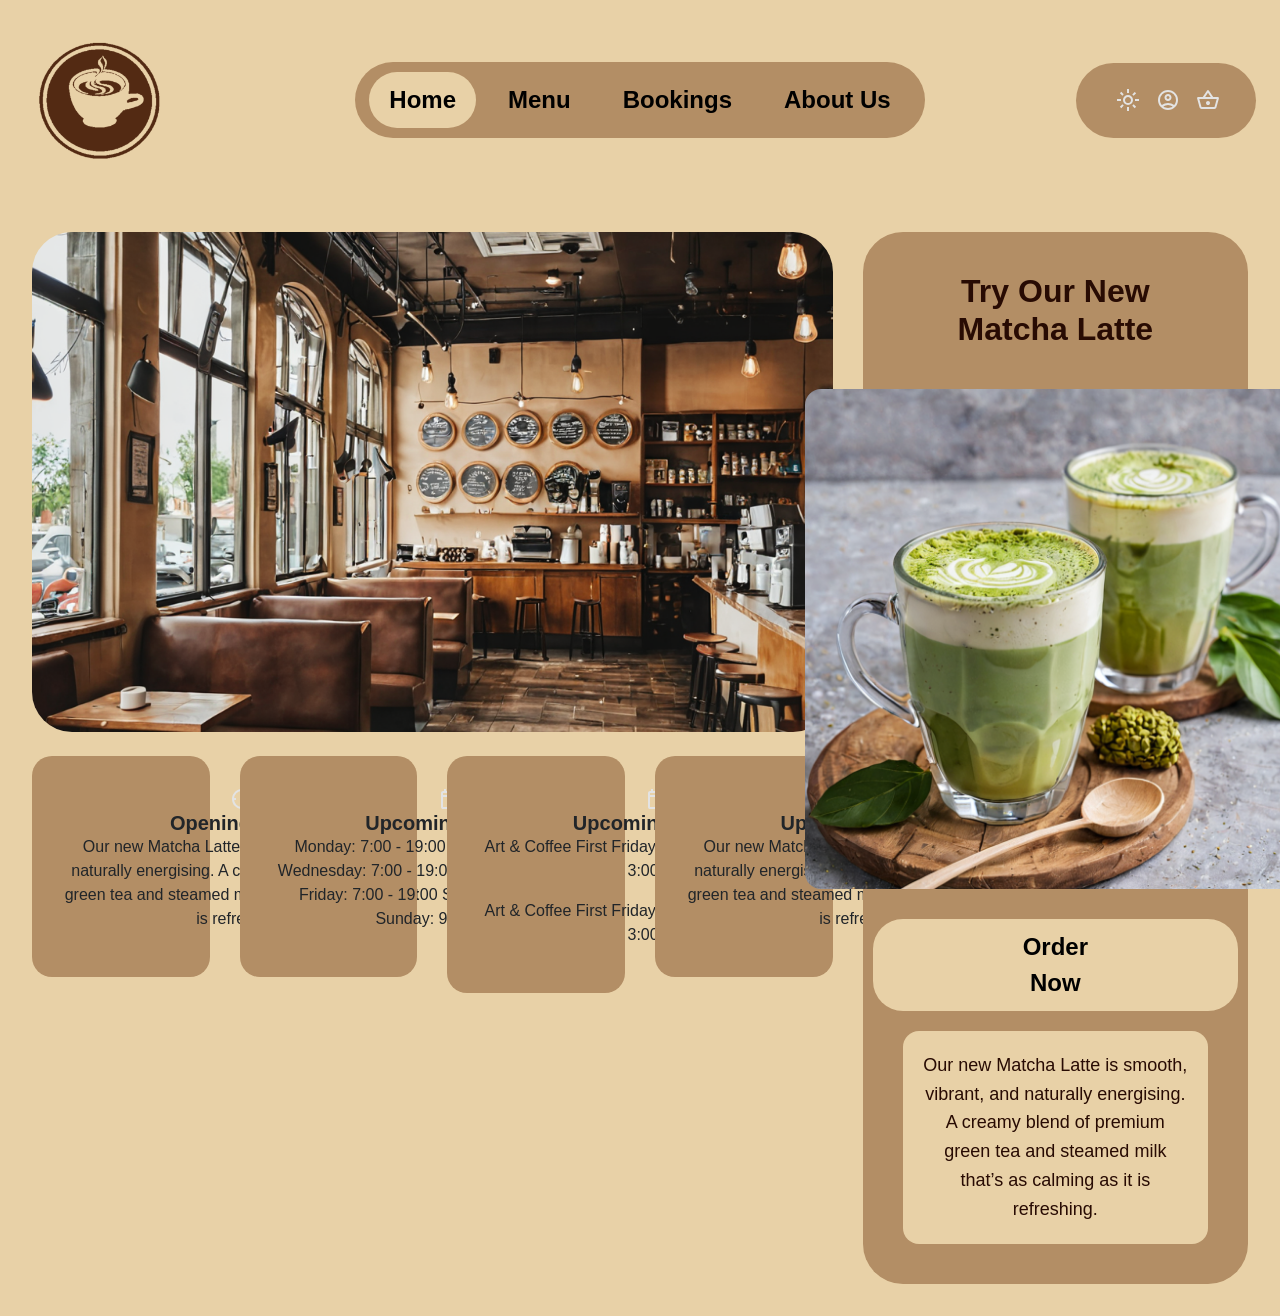
==== index.html @ 17b8e4d1 "Home Page" ====
<!DOCTYPE html>
<html lang="en">
<head>
    <meta charset="UTF-8">
    <meta name="viewport" content="width=device-width, initial-scale=1.0">
    <title>Cafe Beans</title>

    <link href="https://stackpath.bootstrapcdn.com/bootstrap/4.5.2/css/bootstrap.min.css" rel="stylesheet">
    <link rel="stylesheet" href="styles.css">
    <link rel="icon" type="image/png" href="assets/light-logo.png">

    <script src="https://code.jquery.com/jquery-3.5.1.slim.min.js"></script>
    <script src="https://cdn.jsdelivr.net/npm/@popperjs/core@2.9.2/dist/umd/popper.min.js"></script>
    <script src="https://stackpath.bootstrapcdn.com/bootstrap/4.5.2/js/bootstrap.min.js"></script>
</head>
<body>

    <header>
        <nav class="navbar fixed-top cafe-navbar">
            <div class="nav-left">
                <a class="navbar-brand mb-0" href="#">
                    <img src="assets/dark-logo.png" class="logo-image" alt="Cafe Beans Logo">
                </a>
            </div>

            <div class="nav-center">
                <ul class="nav nav-pills center-pills">
                    <li class="nav-item">
                        <a class="nav-link active" data-toggle="pill" href="#">Home</a>
                    </li>
                    <li class="nav-item">
                        <a class="nav-link" data-toggle="pill" href="#">Menu</a>
                    </li>
                    <li class="nav-item">
                        <a class="nav-link" data-toggle="pill" href="#">Bookings</a>
                    </li>
                    <li class="nav-item">
                        <a class="nav-link" data-toggle="pill" href="#">About Us</a>
                    </li>
                </ul>
            </div>

            <div class="nav-right">
                <ul class="icon-nav">
                    <li class="nav-item">
                        <a href="#">
                            <img src="./assets/icons/light_mode_24dp_E3E3E3_FILL0_wght400_GRAD0_opsz24.svg" alt="Theme">
                        </a>
                    </li>
                    <li class="nav-item">
                        <a href="#">
                            <img src="./assets/icons/account_circle_24dp_E3E3E3_FILL0_wght400_GRAD0_opsz24.svg" alt="Account">
                        </a>
                    </li>
                    <li class="nav-item">
                        <a href="#">
                            <img src="./assets/icons/shopping_basket_24dp_E3E3E3_FILL0_wght400_GRAD0_opsz24.svg" alt="Basket">
                        </a>
                    </li>
                </ul>
            </div>
        </nav>
    </header>

<main class="container-fluid main-content">
    <div class="row">

        <!-- LEFT SIDE -->
        <div class="col-lg-8">

            <!-- Main Image -->
            <div class="image-container mb-4">
                <img src="./assets/ai-images/main-image.png" class="main-image" alt="Main cafe image">
            </div>

            <!-- NEW ROW: 4 CARDS -->
            <div class="row">

                <div class="col-md-6 col-lg-3 mb-4">
                    <div class="card small-card">
                        <div class="card-body text-center">
                             <img src="./assets/icons/nest_clock_farsight_analog_24dp_E3E3E3_FILL0_wght400_GRAD0_opsz24.svg" alt="Clock">
                            <h5>Opening Times</h5>
                            <div class="samll-card-desc-card">
                                <div class="small-card-desc-body">
                                    <p class="small-card-text">
                                        Our new Matcha Latte is smooth, vibrant and naturally energising.
                                        A creamy blend of premium green tea and steamed milk that’s as calming as it is refreshing.
                                </p>
                                </div>
                            </div>
                        </div>
                    </div>
                </div>

                <div class="col-md-6 col-lg-3 mb-4">
                    <div class="card small-card">
                        <div class="card-body text-center">
                            <img src="./assets/icons/calendar_today_24dp_E3E3E3_FILL0_wght400_GRAD0_opsz24.svg" alt="Calendar">
                            <h5>Upcoming Events</h5>
                            <div class="samll-card-desc-card">
                                <div class="small-card-desc-body">
                                    <p class="small-card-text">
                                        Monday: 7:00 - 19:00
                                        Tuesday: 7:00 - 19:00
                                        Wednesday: 7:00 - 19:00
                                        Thursday: 7:00 - 19:00
                                        Friday: 7:00 - 19:00
                                        Saturday: 7:00 - 19:00
                                        Sunday: 9:00 - 17:00
                                    </p>
                                </div>
                            </div>
                        </div>
                    </div>
                </div>

                <div class="col-md-6 col-lg-3 mb-4">
                    <div class="card small-card">
                        <div class="card-body text-center">
                            <img src="./assets/icons/calendar_today_24dp_E3E3E3_FILL0_wght400_GRAD0_opsz24.svg" alt="Calendar">
                            <h5>Upcoming Events</h5>
                            <div class="samll-card-desc-card">
                                <div class="small-card-desc-body">
                                    <p class="small-card-text">
                                        Art & Coffee
                                        First Friday of every month 1:00 PM 3:00 PM
                                     </p>
                                    <p class="small-card-text">
                                    Art & Coffee
                                    First Friday of every month 1:00 PM 3:00 PM
                                    </p>
                                </div>
                            </div>
                        </div>
                    </div>
                </div>

                <div class="col-md-6 col-lg-3 mb-4">
                    <div class="card small-card">
                        <div class="card-body text-center">
                            <img src="./assets/icons/calendar_today_24dp_E3E3E3_FILL0_wght400_GRAD0_opsz24.svg" alt="Calendar">
                            <h5>Upcoming Events</h5>
                            <div class="samll-card-desc-card">
                                <div class="small-card-desc-body">
                                    <p class="small-card-text">
                                        Our new Matcha Latte is smooth, vibrant,
                                        and naturally energising. A creamy blend of premium green tea and steamed milk that’s 
                                        as calming as it is refreshing.
                                </p>
                                </div>
                            </div>
                        </div>
                    </div>
                </div>

            </div>
        </div>

        <!-- RIGHT SIDE -->
        <div class="col-lg-4">
            <div class="card info-card">
                <div class="card-body">
                    <h3 class="card-title">Try Our New Matcha Latte</h3>
                        <img src="./assets/ai-images/matcha-latte.png" class="card-image" alt="Card image">
                        <a href="#" class="btn custom-btn">Order Now</a>
                        <div class="card-desc-card">
                            <div class="card-desc-body">
                                <p class="card-text">
                                    Our new Matcha Latte is smooth, vibrant,
                                    and naturally energising. A creamy blend of premium green tea and steamed milk that’s 
                                    as calming as it is refreshing.
                               </p>
                            </div>
                        </div>
                    </div>
                </div>
            </div>
        </div>
    </div>
</main>

</body>
</html>
---- styles.css ----
html,
body {
    margin: 0;
    padding: 0;
    background-color: #E8D1A7;
    min-height: 100vh;
    font-family: Arial, sans-serif;
}

/* Space so content does not sit under fixed navbar */
body {
    padding-top: 200px;
}

/* Navbar */
.cafe-navbar {
    display: flex;
    align-items: center;
    justify-content: space-between;
    gap: 24px;
    padding: 20px 24px;
    background-color: transparent;
}

/* Left and right equal widths keep center truly centered */
.nav-left,
.nav-right {
    flex: 0 0 220px;
    display: flex;
    align-items: center;
}

.nav-left {
    justify-content: flex-start;
}

.nav-right {
    justify-content: flex-end;
}

/* Logo */
.logo-image {
    width: 150px;
    height: auto;
    display: block;
}

/* Center area */
.nav-center {
    flex: 1;
    display: flex;
    justify-content: center;
}

.center-pills {
    display: flex;
    align-items: center;
    gap: 12px;
    margin: 0;
    padding: 10px 14px;
    list-style: none;
    background-color: #B38E65;
    border-radius: 40px;
}

.center-pills .nav-link {
    color: #000000;
    font-size: 24px;
    font-weight: bold;
    border-radius: 40px;
    padding: 10px 20px;
    transition: 0.2s ease;
}

.center-pills .nav-link:hover {
    color: #000000;
    background-color: #d8bb8f;
}

.center-pills .nav-link.active {
    background-color: #E8D1A7;
    color: #000000;
}

/* Right icon bar */
.icon-nav {
    display: flex;
    align-items: center;
    height: 75px;
    width: 180px;
    gap: 16px;
    list-style: none;
    margin: 0;
    background-color: #B38E65;
    border-radius: 40px;
}

.icon-nav .nav-item {
    display: flex;
    align-items: center;
}

.icon-nav img {
    width: 24px;
    height: 24px;
    display: block;
}

/* Main content */
.main-content {
    padding: 32px;
}

.image-container {
    width: 100%;
    height: 500px;
    overflow: hidden;
    border-radius: 40px;
}

.main-image {
    width: 100%;
    height: 100%;
    object-fit: cover;
    display: block;
}

/* Card */
.info-card {
    border: none;
    border-radius: 40px;
    background-color: #B38E65;
    min-height: 850px;
    padding: 20px;
}

.info-card .card-body {
    display: flex;
    flex-direction: column;
    align-items: center;   /* horizontal centering */
    justify-content: center; /* vertical centering if card has height */
    text-align: center;
    height: 100%;
    width: auto;
    gap: 20px;
}

.card-desc-card {
    border: none;
    border-radius: 16px;
    background-color: #E8D1A7;
    padding: 20px;
    width: auto;
}

.card-body {
    width: 400px;
}

.info-card .card-title {
    font-size: 32px;
    font-weight: bold;
    margin-bottom: 20px;
    color: #280B03;
}

.card-image {
    width: auto;
    height: 500px;
    border-radius: 16px;
}

.info-card .card-text {
    font-size: 18px;
    color: #280B03;
    line-height: 1.6;
}

.custom-btn {
    background-color: #E8D1A7;
    color: #000000;
    font-size: 24px;
    font-weight: bold;
    border: none;
    border-radius: 30px;
    padding: 10px 150px;
    margin-top: 10px;
}

.custom-btn:hover {
    color: #E8D1A7;
    background-color: #3a1408;
}

.small-card {
    border-radius: 20px;
    background-color: #B38E65;
    border: none;
    padding: 10px;
}

.small-card h5 {
    margin: 0;
    font-weight: bold;
}

.small-card-desc-card {
    border: none;
    border-radius: 16px;
    background-color: #E8D1A7;
    padding: 20px;
}


/* Responsive */
@media (max-width: 991.98px) {
    body {
        padding-top: 280px;
    }

    .cafe-navbar {
        flex-direction: column;
        align-items: stretch;
        gap: 16px;
    }

    .nav-left,
    .nav-center,
    .nav-right {
        flex: unset;
        width: 100%;
        justify-content: center;
    }

    .nav-left {
        justify-content: center;
    }

    .center-pills {
        justify-content: center;
        flex-wrap: wrap;
    }

    .icon-nav {
        justify-content: center;
    }

    .image-container,
    .info-card {
        min-height: auto;
        height: auto;
    }

    .image-container {
        height: 350px;
    }
}
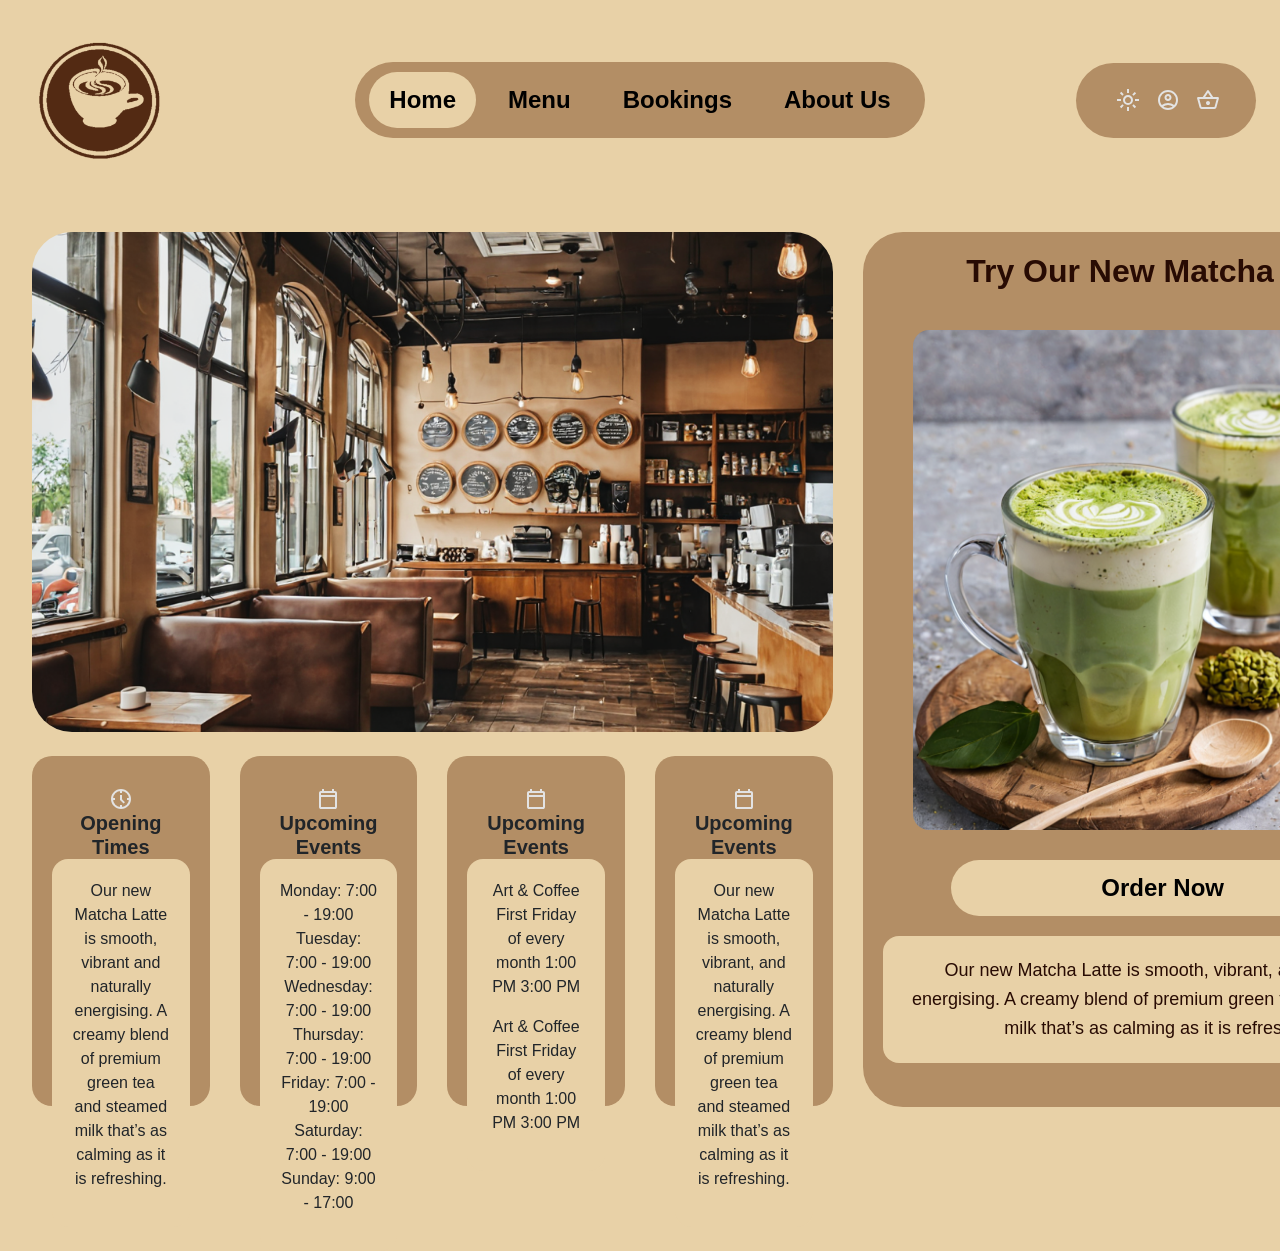
==== commit 1970596c: "Added new pages" ====
--- a/index.html
+++ b/index.html
@@ -16,7 +16,7 @@
 <body>
 
     <header>
-        <nav class="navbar fixed-top cafe-navbar">
+        <nav class="navbar cafe-navbar">
             <div class="nav-left">
                 <a class="navbar-brand mb-0" href="#">
                     <img src="assets/dark-logo.png" class="logo-image" alt="Cafe Beans Logo">
@@ -26,16 +26,16 @@
             <div class="nav-center">
                 <ul class="nav nav-pills center-pills">
                     <li class="nav-item">
-                        <a class="nav-link active" data-toggle="pill" href="#">Home</a>
+                        <a class="nav-link active" href="index.html">Home</a>
                     </li>
                     <li class="nav-item">
-                        <a class="nav-link" data-toggle="pill" href="#">Menu</a>
+                        <a class="nav-link" href="menu.html">Menu</a>
                     </li>
                     <li class="nav-item">
-                        <a class="nav-link" data-toggle="pill" href="#">Bookings</a>
+                        <a class="nav-link" href="bookings.html">Bookings</a>
                     </li>
                     <li class="nav-item">
-                        <a class="nav-link" data-toggle="pill" href="#">About Us</a>
+                        <a class="nav-link" href="about-us.html">About Us</a>
                     </li>
                 </ul>
             </div>
@@ -81,7 +81,7 @@
                         <div class="card-body text-center">
                              <img src="./assets/icons/nest_clock_farsight_analog_24dp_E3E3E3_FILL0_wght400_GRAD0_opsz24.svg" alt="Clock">
                             <h5>Opening Times</h5>
-                            <div class="samll-card-desc-card">
+                            <div class="card-desc-card">
                                 <div class="small-card-desc-body">
                                     <p class="small-card-text">
                                         Our new Matcha Latte is smooth, vibrant and naturally energising.
@@ -98,7 +98,7 @@
                         <div class="card-body text-center">
                             <img src="./assets/icons/calendar_today_24dp_E3E3E3_FILL0_wght400_GRAD0_opsz24.svg" alt="Calendar">
                             <h5>Upcoming Events</h5>
-                            <div class="samll-card-desc-card">
+                            <div class="card-desc-card">
                                 <div class="small-card-desc-body">
                                     <p class="small-card-text">
                                         Monday: 7:00 - 19:00
@@ -120,7 +120,7 @@
                         <div class="card-body text-center">
                             <img src="./assets/icons/calendar_today_24dp_E3E3E3_FILL0_wght400_GRAD0_opsz24.svg" alt="Calendar">
                             <h5>Upcoming Events</h5>
-                            <div class="samll-card-desc-card">
+                            <div class="card-desc-card">
                                 <div class="small-card-desc-body">
                                     <p class="small-card-text">
                                         Art & Coffee
@@ -141,7 +141,7 @@
                         <div class="card-body text-center">
                             <img src="./assets/icons/calendar_today_24dp_E3E3E3_FILL0_wght400_GRAD0_opsz24.svg" alt="Calendar">
                             <h5>Upcoming Events</h5>
-                            <div class="samll-card-desc-card">
+                            <div class="card-desc-card">
                                 <div class="small-card-desc-body">
                                     <p class="small-card-text">
                                         Our new Matcha Latte is smooth, vibrant,
@@ -160,7 +160,7 @@
         <!-- RIGHT SIDE -->
         <div class="col-lg-4">
             <div class="card info-card">
-                <div class="card-body">
+                <div class="card-info-body">
                     <h3 class="card-title">Try Our New Matcha Latte</h3>
                         <img src="./assets/ai-images/matcha-latte.png" class="card-image" alt="Card image">
                         <a href="#" class="btn custom-btn">Order Now</a>
--- a/styles.css
+++ b/styles.css
@@ -5,11 +5,6 @@
     background-color: #E8D1A7;
     min-height: 100vh;
     font-family: Arial, sans-serif;
-}
-
-/* Space so content does not sit under fixed navbar */
-body {
-    padding-top: 200px;
 }
 
 /* Navbar */
@@ -130,11 +125,11 @@
     border: none;
     border-radius: 40px;
     background-color: #B38E65;
-    min-height: 850px;
+    min-height: 875px;
     padding: 20px;
 }
 
-.info-card .card-body {
+.info-card .card-info-body {
     display: flex;
     flex-direction: column;
     align-items: center;   /* horizontal centering */
@@ -145,6 +140,17 @@
     gap: 20px;
 }
 
+.card-desc-body {
+    display: flex;
+    flex-direction: column;
+    align-items: center;   /* horizontal centering */
+    justify-content: center; /* vertical centering if card has height */
+    text-align: center;
+    height: 100%;
+    width: auto;
+    gap: 20px;
+}
+
 .card-desc-card {
     border: none;
     border-radius: 16px;
@@ -153,8 +159,8 @@
     width: auto;
 }
 
-.card-body {
-    width: 400px;
+.info-card {
+    width: 600px;
 }
 
 .info-card .card-title {
@@ -196,27 +202,17 @@
     border-radius: 20px;
     background-color: #B38E65;
     border: none;
-    padding: 10px;
+    padding: 10px 0px;
+    height: 350px;
 }
 
 .small-card h5 {
     margin: 0;
     font-weight: bold;
 }
-
-.small-card-desc-card {
-    border: none;
-    border-radius: 16px;
-    background-color: #E8D1A7;
-    padding: 20px;
-}
-
 
 /* Responsive */
 @media (max-width: 991.98px) {
-    body {
-        padding-top: 280px;
-    }
 
     .cafe-navbar {
         flex-direction: column;
@@ -241,10 +237,6 @@
         flex-wrap: wrap;
     }
 
-    .icon-nav {
-        justify-content: center;
-    }
-
     .image-container,
     .info-card {
         min-height: auto;
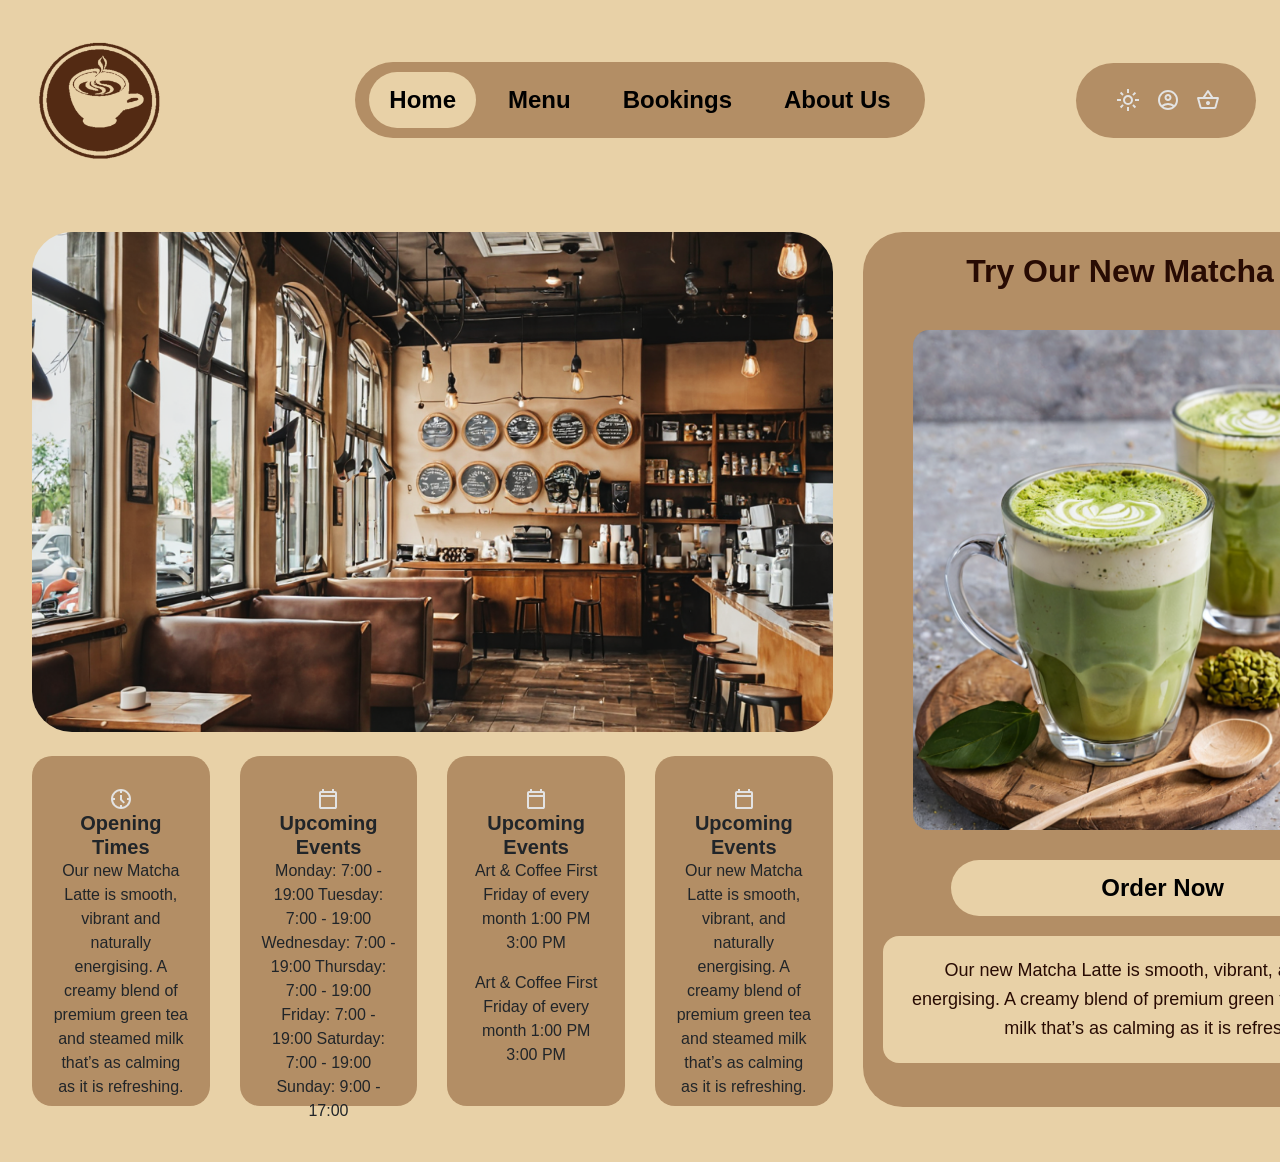
==== commit 9b9aad30: "Add new pages to index HTML page" ====
--- a/index.html
+++ b/index.html
@@ -81,7 +81,7 @@
                         <div class="card-body text-center">
                              <img src="./assets/icons/nest_clock_farsight_analog_24dp_E3E3E3_FILL0_wght400_GRAD0_opsz24.svg" alt="Clock">
                             <h5>Opening Times</h5>
-                            <div class="card-desc-card">
+                            <div class="small-card-desc-card">
                                 <div class="small-card-desc-body">
                                     <p class="small-card-text">
                                         Our new Matcha Latte is smooth, vibrant and naturally energising.
@@ -98,7 +98,7 @@
                         <div class="card-body text-center">
                             <img src="./assets/icons/calendar_today_24dp_E3E3E3_FILL0_wght400_GRAD0_opsz24.svg" alt="Calendar">
                             <h5>Upcoming Events</h5>
-                            <div class="card-desc-card">
+                            <div class="small-card-desc-card">
                                 <div class="small-card-desc-body">
                                     <p class="small-card-text">
                                         Monday: 7:00 - 19:00
@@ -120,7 +120,7 @@
                         <div class="card-body text-center">
                             <img src="./assets/icons/calendar_today_24dp_E3E3E3_FILL0_wght400_GRAD0_opsz24.svg" alt="Calendar">
                             <h5>Upcoming Events</h5>
-                            <div class="card-desc-card">
+                            <div class="small-card-desc-card">
                                 <div class="small-card-desc-body">
                                     <p class="small-card-text">
                                         Art & Coffee
@@ -141,7 +141,7 @@
                         <div class="card-body text-center">
                             <img src="./assets/icons/calendar_today_24dp_E3E3E3_FILL0_wght400_GRAD0_opsz24.svg" alt="Calendar">
                             <h5>Upcoming Events</h5>
-                            <div class="card-desc-card">
+                            <div class="small-card-desc-card">
                                 <div class="small-card-desc-body">
                                     <p class="small-card-text">
                                         Our new Matcha Latte is smooth, vibrant,
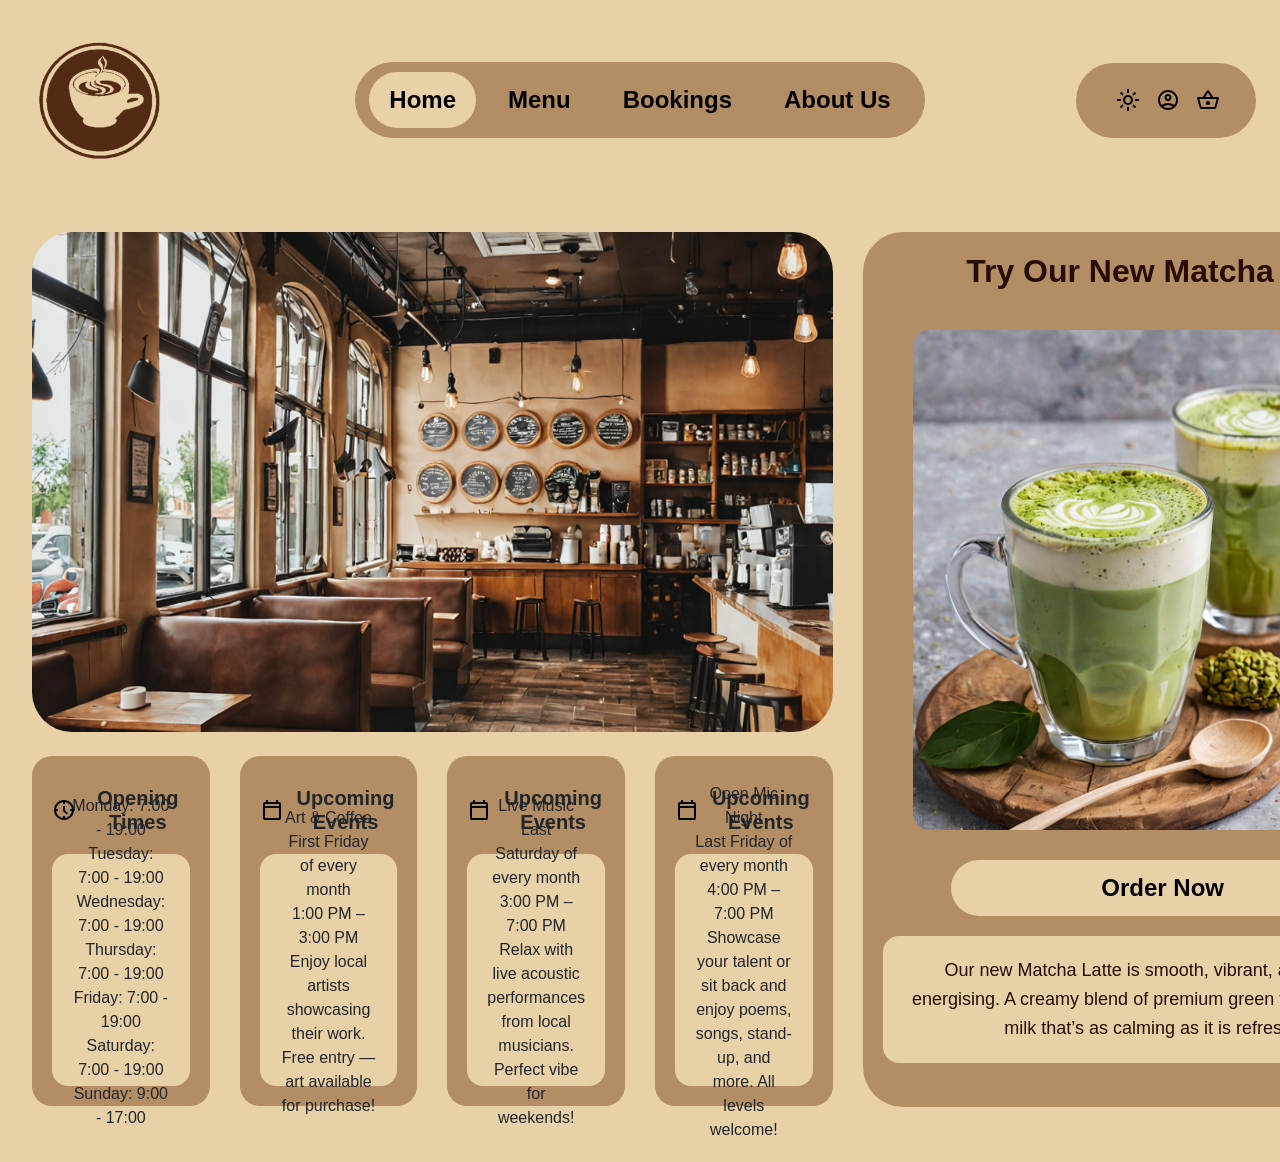
==== commit 814c02a4: "Update and Finish Home" ====
--- a/index.html
+++ b/index.html
@@ -6,7 +6,7 @@
     <title>Cafe Beans</title>
 
     <link href="https://stackpath.bootstrapcdn.com/bootstrap/4.5.2/css/bootstrap.min.css" rel="stylesheet">
-    <link rel="stylesheet" href="styles.css">
+    <link rel="stylesheet" href="home.css">
     <link rel="icon" type="image/png" href="assets/light-logo.png">
 
     <script src="https://code.jquery.com/jquery-3.5.1.slim.min.js"></script>
@@ -79,13 +79,20 @@
                 <div class="col-md-6 col-lg-3 mb-4">
                     <div class="card small-card">
                         <div class="card-body text-center">
-                             <img src="./assets/icons/nest_clock_farsight_analog_24dp_E3E3E3_FILL0_wght400_GRAD0_opsz24.svg" alt="Clock">
-                            <h5>Opening Times</h5>
+                            <div class="card-header-row">
+                                <img src="./assets/icons/nest_clock_farsight_analog_24dp_E3E3E3_FILL0_wght400_GRAD0_opsz24.svg" alt="Clock" class="card-icon">
+                                <h5>Opening Times</h5>
+                            </div>
                             <div class="small-card-desc-card">
                                 <div class="small-card-desc-body">
                                     <p class="small-card-text">
-                                        Our new Matcha Latte is smooth, vibrant and naturally energising.
-                                        A creamy blend of premium green tea and steamed milk that’s as calming as it is refreshing.
+                                        Monday: 7:00 - 19:00<br>
+                                        Tuesday: 7:00 - 19:00<br>
+                                        Wednesday: 7:00 - 19:00<br>
+                                        Thursday: 7:00 - 19:00<br>
+                                        Friday: 7:00 - 19:00<br>
+                                        Saturday: 7:00 - 19:00<br>
+                                        Sunday: 9:00 - 17:00
                                 </p>
                                 </div>
                             </div>
@@ -96,18 +103,16 @@
                 <div class="col-md-6 col-lg-3 mb-4">
                     <div class="card small-card">
                         <div class="card-body text-center">
-                            <img src="./assets/icons/calendar_today_24dp_E3E3E3_FILL0_wght400_GRAD0_opsz24.svg" alt="Calendar">
-                            <h5>Upcoming Events</h5>
+                            <div class="card-header-row">
+                                <img src="./assets/icons/calendar_today_24dp_E3E3E3_FILL0_wght400_GRAD0_opsz24.svg" alt="Calendar" class="card-icon">
+                                <h5>Upcoming Events</h5>
+                            </div>
                             <div class="small-card-desc-card">
                                 <div class="small-card-desc-body">
                                     <p class="small-card-text">
-                                        Monday: 7:00 - 19:00
-                                        Tuesday: 7:00 - 19:00
-                                        Wednesday: 7:00 - 19:00
-                                        Thursday: 7:00 - 19:00
-                                        Friday: 7:00 - 19:00
-                                        Saturday: 7:00 - 19:00
-                                        Sunday: 9:00 - 17:00
+                                        Art & Coffee<br>
+First Friday of every month<br> 1:00 PM – 3:00 PM<br>
+                                         Enjoy local artists showcasing their work. Free entry — art available for purchase!
                                     </p>
                                 </div>
                             </div>
@@ -118,17 +123,16 @@
                 <div class="col-md-6 col-lg-3 mb-4">
                     <div class="card small-card">
                         <div class="card-body text-center">
-                            <img src="./assets/icons/calendar_today_24dp_E3E3E3_FILL0_wght400_GRAD0_opsz24.svg" alt="Calendar">
-                            <h5>Upcoming Events</h5>
+                            <div class="card-header-row">
+                                <img src="./assets/icons/calendar_today_24dp_E3E3E3_FILL0_wght400_GRAD0_opsz24.svg" alt="Calendar" class="card-icon">
+                                <h5>Upcoming Events</h5>
+                            </div>
                             <div class="small-card-desc-card">
                                 <div class="small-card-desc-body">
                                     <p class="small-card-text">
-                                        Art & Coffee
-                                        First Friday of every month 1:00 PM 3:00 PM
-                                     </p>
-                                    <p class="small-card-text">
-                                    Art & Coffee
-                                    First Friday of every month 1:00 PM 3:00 PM
+                                    Live Music<br>
+Last Saturday of every month<br> 3:00 PM – 7:00 PM<br>
+                                    Relax with live acoustic performances from local musicians. Perfect vibe for weekends!
                                     </p>
                                 </div>
                             </div>
@@ -139,14 +143,17 @@
                 <div class="col-md-6 col-lg-3 mb-4">
                     <div class="card small-card">
                         <div class="card-body text-center">
-                            <img src="./assets/icons/calendar_today_24dp_E3E3E3_FILL0_wght400_GRAD0_opsz24.svg" alt="Calendar">
-                            <h5>Upcoming Events</h5>
+                            <div class="card-header-row">
+                                <img src="./assets/icons/calendar_today_24dp_E3E3E3_FILL0_wght400_GRAD0_opsz24.svg" alt="Calendar" alt="Clock" class="card-icon">
+                                <h5>Upcoming Events</h5>
+                            </div>
                             <div class="small-card-desc-card">
                                 <div class="small-card-desc-body">
                                     <p class="small-card-text">
-                                        Our new Matcha Latte is smooth, vibrant,
-                                        and naturally energising. A creamy blend of premium green tea and steamed milk that’s 
-                                        as calming as it is refreshing.
+                                        Open Mic Night<br>
+Last Friday of every month<br> 4:00 PM – 7:00 PM<br>
+Showcase your talent or sit back and enjoy poems,
+songs, stand-up, and more. All levels welcome!
                                 </p>
                                 </div>
                             </div>
--- a/home.css
+++ b/home.css
@@ -0,0 +1,305 @@
+/* ########################## */
+/* Page */
+/* ########################## */
+
+html,
+body {
+    margin: 0;
+    padding: 0;
+    background-color: #E8D1A7;
+    min-height: 100vh;
+    font-family: Arial, sans-serif;
+}
+
+
+/* ########################## */
+/* Navbar */
+/* ########################## */
+
+.cafe-navbar {
+    display: flex;
+    align-items: center;
+    justify-content: space-between;
+    gap: 24px;
+    padding: 20px 24px;
+    background-color: transparent;
+}
+
+.nav-left,
+.nav-right {
+    flex: 0 0 220px;
+    display: flex;
+    align-items: center;
+}
+
+.nav-left {
+    justify-content: flex-start;
+}
+
+.nav-right {
+    justify-content: flex-end;
+}
+
+/* Logo */
+.logo-image {
+    width: 150px;
+    height: auto;
+    display: block;
+}
+
+/* Center area */
+.nav-center {
+    flex: 1;
+    display: flex;
+    justify-content: center;
+}
+
+.center-pills {
+    display: flex;
+    align-items: center;
+    gap: 12px;
+    margin: 0;
+    padding: 10px 14px;
+    list-style: none;
+    background-color: #B38E65;
+    border-radius: 40px;
+}
+
+.center-pills .nav-link {
+    color: #000000;
+    font-size: 24px;
+    font-weight: bold;
+    border-radius: 40px;
+    padding: 10px 20px;
+    transition: 0.2s ease;
+}
+
+.center-pills .nav-link:hover {
+    color: #000000;
+    background-color: #d8bb8f;
+}
+
+.center-pills .nav-link.active {
+    background-color: #E8D1A7;
+    color: #000000;
+}
+
+/* Right icon bar */
+.icon-nav {
+    display: flex;
+    align-items: center;
+    height: 75px;
+    width: 180px;
+    gap: 16px;
+    list-style: none;
+    margin: 0;
+    background-color: #B38E65;
+    border-radius: 40px;
+}
+
+.icon-nav .nav-item {
+    display: flex;
+    align-items: center;
+}
+
+.icon-nav img {
+    width: 24px;
+    height: 24px;
+    filter: brightness(0);
+    display: block;
+}
+
+/* ########################## */
+/* Home Page Content */
+/* ########################## */
+
+.main-content {
+    padding: 32px;
+}
+
+.image-container {
+    width: 100%;
+    height: 500px;
+    overflow: hidden;
+    border-radius: 40px;
+}
+
+.main-image {
+    width: 100%;
+    height: 100%;
+    object-fit: cover;
+    display: block;
+}
+
+/* Card */
+.info-card {
+    border: none;
+    border-radius: 40px;
+    background-color: #B38E65;
+    min-height: 875px;
+    padding: 20px;
+}
+
+.info-card .card-info-body {
+    display: flex;
+    flex-direction: column;
+    align-items: center;   /* horizontal centering */
+    justify-content: center; /* vertical centering if card has height */
+    text-align: center;
+    height: 100%;
+    width: auto;
+    gap: 20px;
+}
+
+.card-desc-body {
+    display: flex;
+    flex-direction: column;
+    align-items: center;   /* horizontal centering */
+    justify-content: center; /* vertical centering if card has height */
+    text-align: center;
+    height: 100%;
+    width: auto;
+    gap: 20px;
+}
+
+.card-desc-card {
+    border: none;
+    border-radius: 16px;
+    background-color: #E8D1A7;
+    padding: 20px;
+    width: auto;
+}
+
+.info-card {
+    width: 600px;
+}
+
+.info-card .card-title {
+    font-size: 32px;
+    font-weight: bold;
+    margin-bottom: 20px;
+    color: #280B03;
+}
+
+.card-image {
+    width: auto;
+    height: 500px;
+    border-radius: 16px;
+}
+
+.info-card .card-text {
+    font-size: 18px;
+    color: #280B03;
+    line-height: 1.6;
+}
+
+.custom-btn {
+    background-color: #E8D1A7;
+    color: #000000;
+    font-size: 24px;
+    font-weight: bold;
+    border: none;
+    border-radius: 30px;
+    padding: 10px 150px;
+    margin-top: 10px;
+}
+
+.custom-btn:hover {
+    color: #E8D1A7;
+    background-color: #3a1408;
+}
+
+.small-card {
+    border-radius: 20px;
+    background-color: #B38E65;
+    border: none;
+    padding: 10px 0px;
+    height: 350px;
+}
+
+.small-card h5 {
+    margin: 0;
+    font-weight: bold;
+}
+
+.about-image-container {
+    width: 100%;
+    height: 300px;
+    overflow: hidden;
+    border-radius: 16px;
+}
+
+.card-header-row {
+    display: flex;
+    align-items: center;   /* vertically align */
+    justify-content: center; /* keep centered like your design */
+    gap: 10px;
+    padding: 0px 0px 20px;
+}
+
+.card-icon {
+    width: 24px;
+    height: 24px;
+    filter: brightness(0);
+}
+
+.small-card-desc-body {
+    display: flex;
+    flex-direction: column;
+    align-items: center;   /* horizontal centering */
+    justify-content: center; /* vertical centering if card has height */
+    text-align: center;
+    height: 100%;
+    width: auto;
+    gap: 20px;
+}
+
+.small-card-desc-card {
+    border: none;
+    border-radius: 16px;
+    background-color: #E8D1A7;
+    padding: 20px;
+    width: auto;
+    height: 80%;
+}
+
+
+/* ########################## */
+/* Responsive */
+/* ########################## */
+
+@media (max-width: 991.98px) {
+
+    .cafe-navbar {
+        flex-direction: column;
+        align-items: stretch;
+        gap: 16px;
+    }
+
+    .nav-left,
+    .nav-center,
+    .nav-right {
+        flex: unset;
+        width: 100%;
+        justify-content: center;
+    }
+
+    .nav-left {
+        justify-content: center;
+    }
+
+    .center-pills {
+        justify-content: center;
+        flex-wrap: wrap;
+    }
+
+    .image-container,
+    .info-card {
+        min-height: auto;
+        height: auto;
+    }
+
+    .image-container {
+        height: 350px;
+    }
+}
